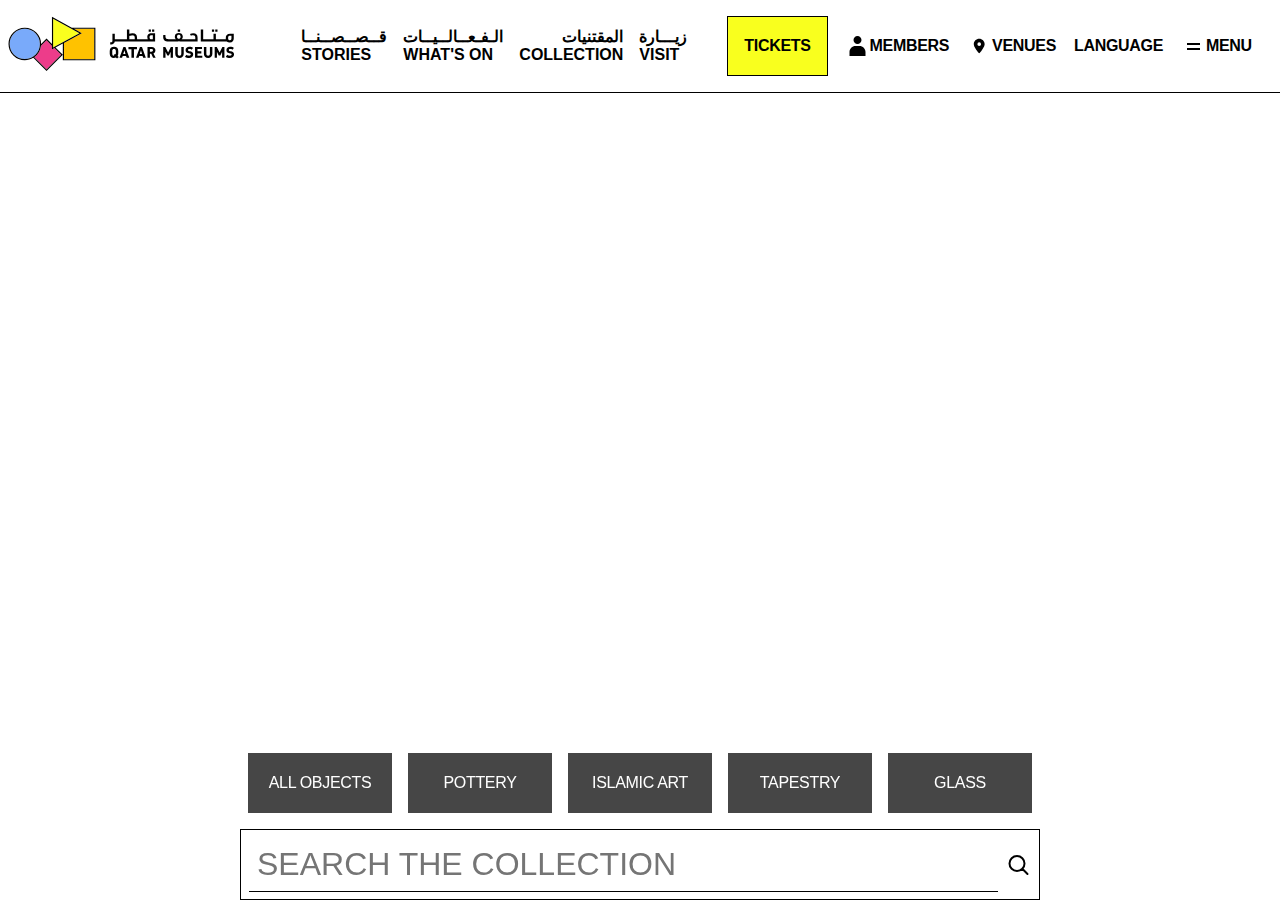
==== index.html @ 5e09a53c "Initial commit" ====
<!DOCTYPE html>
<html lang="en">

<head>
    <meta charset="UTF-8">
    <meta name="viewport" content="width=device-width, initial-scale=1.0">
    <title>Qatar Museums</title>

    <!-- Google Fonts -->
    <link rel="preconnect" href="https://fonts.googleapis.com">
    <link rel="preconnect" href="https://fonts.gstatic.com" crossorigin>
    <link
        href="https://fonts.googleapis.com/css2?family=Cairo:wght@200..1000&family=IBM+Plex+Sans:ital,wght@0,100;0,200;0,300;0,400;0,500;0,600;0,700;1,100;1,200;1,300;1,400;1,500;1,600;1,700&display=swap"
        rel="stylesheet">

    <!-- Stylesheets -->
    <!-- <link rel="stylesheet" href="https://warrenak.github.io/look-and-feel-styleguide/qatarmuseums.css"> -->
    <link rel="stylesheet" href="styles/qatarmuseums.css">
    <link rel="stylesheet" href="styles/style.css">
</head>

<body>
    <header>
        <a href="#main" class="skip visually-hidden link">Skip to main content</a>
        <a href="#" class="link" aria-label="home">
            <!-- QATAR MUSEUMS LOGO: SOURCE https://qm.org.qa/en/ -->
            <svg height="60" viewBox="0 0 627 150" width="227" x="0" xmlns="http://www.w3.org/2000/svg"
                xmlns:xlink="http://www.w3.org/1999/xlink" y="0">
                <defs>
                    <g fill="currentColor" id="logo-en">
                        <path
                            d="M121.4 79.4l-15-15-15.3 15.4a44.75 44.75 0 01-18.6 31.7l33.9 33.9 40.5-40.5-18.7-18.7-6.8 3.7V79.4z"
                            fill="#ed3c8a"></path>
                        <path d="M154.6 71.9v44.9h83.6V33.2h-56L203.9 45z" fill="#ffc200"></path>
                        <path d="M124.6 5.3v79.3L197.3 45z" fill="#faff1e"></path>
                        <path
                            d="M46.4 33.1c-23.1 0-41.8 18.8-41.8 41.8 0 23.1 18.8 41.8 41.8 41.8 23.1 0 41.8-18.8 41.8-41.8 0-23.1-18.8-41.8-41.8-41.8z"
                            fill="#79aafa"></path>
                        <path
                            d="M176.4 30l-55-30v75l-15-15-15 15.1v-.2a45 45 0 10-45 45c8.6 0 16.6-2.4 23.4-6.6l36.6 36.6 45-45-20.3-20.3 20.3-11.1V120h90V30h-65zm-130 86.7C23.3 116.7 4.6 98 4.6 74.9c0-23.1 18.8-41.8 41.8-41.8 23.1 0 41.8 18.8 41.8 41.8 0 23.1-18.8 41.8-41.8 41.8zM146.9 105l-40.5 40.5-33.9-33.9a44.75 44.75 0 0018.6-31.7l15.3-15.3 15 15V90l6.8-3.7 18.7 18.7zm-22.3-20.4V5.3L197.3 45l-72.7 39.6zm113.6 32.2h-83.6V71.9L203.9 45l-21.7-11.8h56v83.6z"
                            fill="#000000"></path>
                        <g fill="currentColor">
                            <path
                                d="M284.9 76.2c5.8 0 9.2-2.6 10-7.8h111.4V45.2c-4.2-.1-6.3-.1-9.6-.1-9 0-11.9 4.8-11.9 10.2v.6c0 2.7.5 4.3 1.4 5.8v.3h-29.7v-4.3c0-8.3-3.6-12.6-12.3-12.6h-1.1c-2.2 0-5.6.4-8 1.6V34.8h-6.6v27.1H295V46.5h-6.6v19.3c0 3.1-1.3 4.6-4.4 4.6h-1.7v5.8h2.6zm158.9-14.3c-5.4 0-8.9-1.5-8.9-8.2v-3.6h-6c-.2 2-.3 4-.3 4.9 0 9.9 5.3 13.4 14.1 13.4h19.5c2.6 0 6.8-.3 9.6-1.2 2.9.9 6.2 1.2 9.2 1.2h42.7V57.6c0-8.3-3.6-12.6-12.2-12.6-2.7 0-6.1.7-8.9 2.6l2.6 4.9c2.1-1.1 4.4-1.4 6.1-1.4 4.1 0 6 1.8 6 6.1V62h-37.8v-.2c2.1-1.7 3.3-4 3.3-7.1V54c0-6.6-5.4-9.5-11-9.5-5.3 0-11 2.6-11 9.5v.7c0 2.9.8 5.4 3.1 7.1v.2h-20.1zm170-15.4c-9 0-12.3 4.3-12.3 12.6v.3c0 .9.1 1.8.1 2.6h-27.4V46.6h-6.6V62h-28.5V34.8h-6.6v33.6h71.6c2.6 1.7 5 2.2 7.9 2.2h1.1c6.8 0 10.5-4.3 10.5-10.8V46.6c-4.2-.1-6.5-.1-9.8-.1zm-270.4 4.6c4.1 0 6.7 1.8 6.7 6.3V62h-15v-9.2c1.6-1.2 5.1-1.6 6.9-1.6h1.4zm268.8 13.3c-2.7 0-4.2-1.6-4.2-5.2v-.9c0-4.3 1.5-5.8 5.9-5.8h3.3v6.7c0 3.6-1.3 5.2-4.3 5.2h-.7zm-216.3-2.5c-3.2 0-4.9-1.5-4.9-5.7v-.5c0-3.6 1.9-5 5.6-5h3.4V62h-4.1zm71-7.7c0-3.1 1.9-4.5 4.9-4.5 2.6 0 4.8 1.3 4.8 4.5v.7c0 4.1-2 5.5-4.8 5.9-2.6-.5-4.9-1.7-4.9-5.9v-.7zm1.9-12.8h6.6v-6.6h-6.6v6.6zm-80.2 0h6.1v-6.6h-6.1v6.6zm174.6 0h6.1v-6.6h-6.1v6.6zm-165.3 0h6.1v-6.6h-6.1v6.6zm174.6 0h6.1v-6.6h-6.1v6.6z">
                            </path>
                            <path
                                d="M281 102.1c0 7.5 4 11.5 11.2 11.5 2.1 0 4.2-.4 5.8-1.3l3.2 2.8 4.8-4-3.3-3.1c1.3-1.9 1.9-4.7 1.9-7.6v-6.2c0-7.5-4.3-11.5-11.8-11.5-6.6 0-11.8 4-11.8 11.5v7.9zm154 11v-16h.3l4.7 9.5h4.3L449 97h.2v16.1h6.4V83.2h-5.8l-7.5 15.1-7.8-15.1h-5.8v29.9h6.3zm142.1 0v-16h.2l4.8 9.5h4.3l4.7-9.6h.3v16.1h6.4V83.2H592l-7.5 15.1-7.8-15.1h-5.8v29.9h6.2zm-169.2.1l-6.1-12.2c3.5-1.3 5.4-4.7 5.4-8.6 0-5.3-4-9.1-10.1-9.1h-11.8v29.9h6.7v-11.3h3.6l5.2 11.3h7.1zm77.5-30h-6.7v18.2c0 4.3-1.6 6-4.9 6-3.2 0-4.9-1.8-4.9-6V83.2H462V102c0 7.5 4.2 11.5 11.8 11.5 6.6 0 11.6-4 11.6-11.5V83.2zm79 0h-6.7v18.2c0 4.3-1.7 6-4.9 6s-4.9-1.8-4.9-6V83.2h-6.8V102c0 7.5 4.2 11.5 11.8 11.5 6.6 0 11.6-4 11.6-11.5V83.2zm-203.8 30l1.8-5.3h9.2l1.7 5.3h7.4l-10.6-29.9h-5.6l-10.9 29.9h7zm-45.6 0l1.8-5.3h9.2l1.7 5.3h7.4l-10.7-29.9h-5.6L308 113.2h7zm219-18.1h-10.6v-6.2h12.5v-5.7h-19.4v29.9h20.2v-5.7h-13.3v-6.5H534v-5.8zm-45.1 14.8c3.4 2.9 7.1 3.7 11.4 3.7 6.1 0 11.2-3.2 11.2-9.4 0-4.7-2-7.9-8.2-9l-3.2-.5c-2-.3-3-1.2-3-2.9s1.3-3 3.9-3c1.7 0 3.9.2 6.3 2l3.7-4.9c-2.8-2.2-5.7-3.1-9.9-3.1-6.6 0-10.7 3.7-10.7 9.1 0 5.1 2.5 7.9 8.1 8.9l3.5.7c1.9.3 2.8 1.2 2.8 2.8 0 1.9-1.7 3.1-4.6 3.1-2.6 0-5-.4-7.4-2.4l-3.9 4.9zm112.8 0c3.4 2.9 7.1 3.7 11.4 3.7 6.1 0 11.2-3.2 11.2-9.4 0-4.7-2-7.9-8.2-9l-3.2-.5c-2-.3-3-1.2-3-2.9s1.3-3 3.9-3c1.7 0 3.9.2 6.3 2l3.7-4.9c-2.8-2.2-5.8-3.1-9.9-3.1-6.6 0-10.6 3.7-10.6 9.1 0 5.1 2.5 7.9 8.1 8.9l3.5.7c1.9.3 2.8 1.2 2.8 2.8 0 1.9-1.7 3.1-4.6 3.1-2.6 0-5-.4-7.4-2.4l-4 4.9zM356.1 83.3h-23.4v6.3h8.3v23.6h6.9V89.6h8.3v-6.3zm-68.2 11.3c0-4.3 1.7-6 5-6 3.2 0 5 1.7 5 6v7.2c0 .8-.1 1.5-.1 2.1l-1.9-1.9-4 3.8 2.2 1.9c-.4.1-.7.1-1.1.1-3.1 0-5-1.7-5-6v-7.2zm104 1.9v-7.8h4.1c2.8 0 4.5 1.2 4.5 3.8 0 2.6-1.7 4-4.5 4h-4.1zM321.5 93h.2l2.8 9.4h-6.2l3.2-9.4zm45.7 0h.2l2.8 9.4H364l3.2-9.4z">
                            </path>
                        </g>
                    </g>
                </defs>
                <use fill="currentColor" x="0" xlink:href="#logo-en" y="0"></use>
            </svg>
        </a>

        <nav aria-label="Primary">
            <!-- Links -->
            <ul class="nav-links">
                <!-- The arabic version of each link is hidden for a screen reader. Implemented JavaScript to switch the hidden to the english spans upon changing language. -->
                <li>
                    <a href="#" class="link link-column">
                        <span lang="ar" dir="rtl" aria-hidden="true">قــصــصــنــا</span>
                        <span lang="en">Stories</span>
                    </a>
                </li>
                <li>
                    <a href="#" class="link link-column">
                        <span lang="ar" dir="rtl" aria-hidden="true">الـفـعــالــيــات</span>
                        <span lang="en">What's On</span>
                    </a>
                </li>
                <li>
                    <a href="#" class="link link-column">
                        <span lang="ar" dir="rtl" aria-hidden="true">المقتنيات</span>
                        <span lang="en">Collection</span>
                    </a>
                </li>
                <li>
                    <a href="#" class="link link-column">
                        <span lang="ar" dir="rtl" aria-hidden="true">زيـــارة</span>
                        <span lang="en">Visit</span>
                    </a>
                </li>
            </ul>

            <!-- Buttons -->
            <ul class="nav-buttons">
                <li>
                    <a href="form.html" class="button button-primary button-tickets">Tickets</a>
                </li>
                <li>
                    <button class="button button-clean button-members centered-inline-container">
                        <svg width="25" height="25" viewBox="0 0 512 512" version="1.1"
                            xmlns="http://www.w3.org/2000/svg" xmlns:xlink="http://www.w3.org/1999/xlink">
                            <g id="Page-1" stroke="none" stroke-width="1" fill="none" fill-rule="evenodd">
                                <g id="icon" fill="#000000" transform="translate(85.333333, 42.666667)">
                                    <path
                                        d="M170.666667,170.666667 C217.794965,170.666667 256,132.461632 256,85.3333333 C256,38.2050347 217.794965,7.10542736e-15 170.666667,7.10542736e-15 C123.538368,7.10542736e-15 85.3333333,38.2050347 85.3333333,85.3333333 C85.3333333,132.461632 123.538368,170.666667 170.666667,170.666667 Z M213.333333,213.333333 L128,213.333333 C57.307552,213.333333 1.42108547e-14,270.640885 1.42108547e-14,341.333333 L1.42108547e-14,426.666667 L341.333333,426.666667 L341.333333,341.333333 C341.333333,270.640885 284.025781,213.333333 213.333333,213.333333 Z"
                                        id="user">
                                    </path>
                                </g>
                            </g>
                        </svg>
                        Members
                    </button>
                </li>
                <li>
                    <button class="button button-clean button-venues centered-inline-container">
                        <svg width="25" height="25" viewBox="-10 -10 50 50" xml:space="preserve"
                            xmlns="http://www.w3.org/2000/svg">
                            <path
                                d="M13 29.3c-3.1-3.8-9.9-12.9-9.9-18C3.1 5 8.1 0 14.4 0c6.2 0 11.3 5 11.3 11.3 0 5.1-6.9 14.3-9.9 18-.8.9-2.1.9-2.8 0zM14.4 15a3.8 3.8 0 1 0 0-7.6 3.8 3.8 0 0 0 0 7.6z">
                            </path>
                        </svg>
                        Venues
                    </button>
                </li>
                <li>
                    <button class="button button-clean button-language centered-inline-container">Language</button>
                </li>
                <li>
                    <button class="button button-clean menu centered-inline-container">
                        <svg height="25" shape-rendering="crispEdges" viewBox="0 0 30 30" width="25"
                            xmlns="http://www.w3.org/2000/svg">
                            <path d="M7 11.5h16v2H7z"></path>
                            <path d="M7 17.5h16v2H7z"></path>
                        </svg>
                        <span class="menu-text">Menu</span>
                    </button>
                </li>
            </ul>
        </nav>
    </header>

    <main id="main">
        <h1 class="visually-hidden">Qatar Museums: The collection</h1>
        <a href="#filters" class="skip visually-hidden">Skip to gallery navigation</a>

        <ul class="gallery">
            <!-- The gallery contents are generated by main.js. -->
        </ul>

        <nav class="gallery-navigation" id="filters" aria-label="Gallery">
            <ul class="filter-list">
                <li><a href="#" class="button filter">All Objects</a></li>
                <li><a href="#" class="button filter">Pottery</a></li>
                <li><a href="#" class="button filter">Islamic Art</a></li>
                <li><a href="#" class="button filter">Tapestry</a></li>
                <li><a href="#" class="button filter">Glass</a></li>
            </ul>

            <form class="search-form" role="search">
                <input type="search" placeholder="Search the collection" aria-label="Search through the gallery">
                <button aria-label="Search">
                    <svg width="25" height="25" viewBox="0 0 24 24" fill="none" xmlns="http://www.w3.org/2000/svg">
                        <path
                            d="M15.7955 15.8111L21 21M18 10.5C18 14.6421 14.6421 18 10.5 18C6.35786 18 3 14.6421 3 10.5C3 6.35786 6.35786 3 10.5 3C14.6421 3 18 6.35786 18 10.5Z"
                            stroke="#000000" stroke-width="2" stroke-linecap="round" stroke-linejoin="round" />
                    </svg>
                </button>
            </form>
        </nav>

    </main>

    <script src="scripts/filters.js"></script>
    <script src="scripts/main.js"></script>
    <script src="scripts/language.js"></script>
</body>

</html>
---- styles/qatarmuseums.css ----
/*  ___        _               __  __                                    
   / _ \  __ _| |_ __ _ _ __  |  \/  |_   _ ___  ___ _   _ _ __ ___  ___ 
  | | | |/ _` | __/ _` | '__| | |\/| | | | / __|/ _ \ | | | '_ ` _ \/ __|
  | |_| | (_| | || (_| | |    | |  | | |_| \__ \  __/ |_| | | | | | \__ \
   \__\_\\__,_|\__\__,_|_|    |_|  |_|\__,_|___/\___|\__,_|_| |_| |_|___/ */
   
/* ****** */
/* COLORS */
/* ****** */

:root {
    /* Background colors */
    --primary-background-color: #ffff;
    --secondary-background-color: #ffe40c;

    /* Button colors */
    --primary-button: #f9ff1e;
    --primary-hover-button: #000;

    /* Accent colors */
    --accent-color-blue: #78aaf9;
    --accent-color-grey: #464646;
    --accent-color-orange: #F6C343;

    /* Text colors */
    --primary-text-color: #000;
    --secondary-text-color: #fffdfd;

}

.primary-background-color {
    background-color: #ffff
}

.secondary-background-color {
    background-color: #ffe40c
}

.primary-button {
    background-color: #f9ff1e;
}

.primary-hover-button {
    background-color: #000;
}

.accent-color-blue {
    background-color: #78aaf9;
}

.accent-color-grey {
    background-color: #464646;
}

.accent-color-orange {
    background-color: #F6C343;
}

.primary-text-color {
    background-color: #000;
}

.secondary-text-color {
    background-color: #fffdfd;
}

/* ********** */
/* TYPOGRAPHY */
/* ********** */

/* Font import */
@font-face {
    font-family: 'DIN Next LT Pro';
    src: url("../fonts/din-next-lt-pro-regular.woff2") format("woff2");
    font-weight: 400;
}

@font-face {
    font-family: 'DIN Next LT Pro';
    src: url("../fonts/din-next-lt-pro-bold.woff2") format("woff2");
    font-weight: 700;
}

@font-face {
    font-family: 'DIN Next LT Pro';
    src: url("../fonts/din-next-lt-pro-light.woff2") format("woff2");
    font-weight: 300;
}

@font-face {
    font-family: 'DIN Next LT Arabic';
    src: url("../fonts/din-next-lt-arabic-bold.woff2") format("woff2");
    font-weight: 700;
}

@font-face {
    font-family: 'DIN Next LT Arabic';
    src: url("../fonts/din-next-lt-arabic-light.woff2") format("woff2");
    font-weight: 300;
}

/* General styles */
body {
    --primary-font: 'DIN Next LT Pro', sans-serif;
    --primary-font-ar: 'DIN Next LT Arabic', sans-serif;

    --font-weight-light: 300;
    --font-weight-normal: 400;
    --font-weight-bold: 700;

    --letter-spacing-s: -0.04em;
    --letter-spacing-m: -0.02em;

    font-family: var(--primary-font);
}

nav {
    font-weight: var(--font-weight-bold);
}

*:lang(ar) {
    font-family: var(--primary-font-ar);
    text-align: right;
}

/* Headings */
.header-xl,
.header-m,
.header-s,
.button-link,
.button,
nav {
    text-transform: uppercase;
}

.header-xl {
    /* h1 */
    font-size: 3.75rem;
    font-weight: var(--font-weight-light);
    letter-spacing: -0.05em;
    line-height: 1em;
}

@media (min-width: 800px) {
    .header-xl {
        font-size: 5rem;
    }
}

.header-l {
    /* h2 */
    font-size: 1.875rem;
    font-weight: var(--font-weight-light);
    letter-spacing: var(--letter-spacing-s);
    line-height: 1.1em;
}

@media (min-width: 800px) {
    .header-l {
        font-size: 2.25rem;
        line-height: 0.95em;
    }
}

.header-m {
    /* h3 */
    font-size: 1.625rem;
    font-weight: var(--font-weight-normal);
    letter-spacing: var(--letter-spacing-s);
    line-height: 1em;
}

@media (min-width: 800px) {
    .header-m {
        font-size: 1.875rem;
    }
}

.header-s {
    /* h4 */
    font-size: 1.5rem;
    font-weight: var(--font-weight-bold);
    letter-spacing: var(--letter-spacing-s);
    line-height: 1em;
}

.header-xs {
    /* h5 */
    font-size: 1.125rem;
    font-weight: var(--font-weight-bold);
    line-height: 1.1em;
}

/* Texts */
.text {
    /* p */
    font-size: 1.2rem;
    font-weight: var(--font-weight-light);
    letter-spacing: var(--letter-spacing-m);
    line-height: 1.5em;
}

.text-quote {
    /* blockquote */
    font-size: 2rem;
    font-weight: var(--font-weight-light);
    letter-spacing: var(--letter-spacing-m);
    line-height: 1.2em;
}

@media (min-width: 800px) {
    .text-quote {
        font-size: 3.125rem;
        line-height: 1.15em;
    }
}

.text-introduction {
    font-size: 1.77rem;
    font-weight: var(--font-weight-light);
    letter-spacing: var(--letter-spacing-m);
    line-height: 1.2em;
}

.text-caption,
.text-tag {
    font-size: 1rem;
    font-weight: var(--font-weight-light);
    letter-spacing: var(--letter-spacing-m);
    line-height: 1.5em;
}

.text-field-label {
    font-size: 1rem;
    font-weight: var(--font-weight-normal);
    letter-spacing: 0;
    line-height: 2rem;
}

.text-filter-dropdown {
    font-size: 1.75rem;
    font-weight: var(--font-weight-light);
    letter-spacing: var(--letter-spacing-m);
    line-height: 1.2em;
}

/* Links */
.link {
    text-decoration: none;
    color: inherit;

    &:hover {
        text-decoration: underline;
    }
}

.link-underline {
    text-decoration: underline;
    color: inherit;

    &:hover {
        text-decoration: none;
    }
}

.link-button {
    font-size: 1rem;
    font-weight: var(--font-weight-normal);
    letter-spacing: var(--letter-spacing-m);
    line-height: 2rem;
}

.link-footer-bar {
    font-size: 1.125rem;
    font-weight: var(--font-weight-bold);
    letter-spacing: var(--letter-spacing-m);
    line-height: 1.25rem;
    color: inherit;
}

@media (min-width: 800px) {
    .link-footer-bar {
        font-size: 1.25rem;
    }
}

/* Display styles */
.text-ticker-bar {
    font-size: calc(1.75 * 3.75rem);
    font-weight: var(--font-weight-normal);
    letter-spacing: var(--letter-spacing-s);
    line-height: 1.1em;
}

/* ************* */
/* FORM ELEMENTS */
/* ************* */

.table {
    border-bottom-style: solid;
    border-bottom-width: 1px;
    border-collapse: collapse;
    border-color: #000;
    border-width: 0;
    border-spacing: 2px;
}

/* Lists*/
.vertical-list {
    display: block;
    border-width: 0;
    box-sizing: border-box;
    margin-block: 0;
    color: var(--color-black);
}

.horizontal-list {
    display: flex;
    flex: 0 1 auto;
    font-size: 0;
    list-style: none;
    padding-block: 1.5rem;
    padding-inline: 0;
    position: relative;
    text-align: left;
    color: var(--color-black);
}

.input-forms {
    font-family: var(--paragraph-font-family);
    padding-block-start: 23px;
    position: relative;
    font-feature-settings: var(--paragraph-font-feature-settings);
    font-size: var(--paragraph-font-size);
    font-style: var(--paragraph-font-style);
    font-weight: 300;
    letter-spacing: var(--letter-spacing-m);
    line-height: 1.5em;
}

/* Buttons */
.button {
    /* Typography */
    --button-font-size: 1rem;
    --button-letter-spacing: var(--letter-spacing-m);
    --button-line-height: 2rem;

    font-family: var(--primary-font);
    font-size: var(--button-font-size);
    font-weight: inherit;
    letter-spacing: var(--button-letter-spacing);
    line-height: var(--button-line-height);

    /* Removes default button styling */
    border-block-end: 1px solid transparent;
    border-block-start: 1px solid transparent;
    border-inline-end: 1px solid transparent;
    border-inline-start: 1px solid transparent;
    border-radius: 0;

    /* Button styling */
    border-color: var(--primary-hover-button);
    display: inline-block;
    text-decoration: none;
    color: inherit;
    text-overflow: ellipsis;

    /* Cursor */
    cursor: pointer;

    /* Sizing and positioning */
    max-width: min(100%, 320px);
    min-width: 100px;
    padding-block: 0.8rem 0.8rem;
    padding-inline: 1rem 1rem;
    text-align: center;

    transition: all 350ms ease-out;
}

/* Buttons with a yellow background */
.button-primary {
    background-color: var(--primary-button);
    color: var(--primary-text-color);

    &:hover {
        background-color: var(--primary-hover-button);
        color: var(--secondary-text-color);
    }
}

/* Buttons with outline only (transparent background) */
.button-outline {
    background-color: transparent;
    color: var(--primary-text-color);

    &:hover {
        background-color: var(--primary-hover-button);
        color: var(--secondary-text-color);
    }
}

/* Buttons with no outline or background */
.button-clean {
    background-color: transparent;
    border-color: transparent;
    padding-inline: 0.5rem 0.5rem;

    &:hover {
        text-decoration: underline;
    }
}

/* Checkboxes */
.checkbox-label {
    /* Positioning */
    display: inline-flex;
    align-items: center;

    /* Cursor */
    cursor: pointer;
}

.checkbox {
    /* Sizing and positioning */
    box-sizing: border-box;
    width: 1.25rem;
    height: 1.25rem;
    margin: .5rem;
    padding: 0;

    /* Appearance */
    appearance: none;
    box-shadow: 0 0 0 1px var(--accent-color-grey);
    border: 2px solid white;
    transition: .5s ease-out;
}

.checkbox:checked {
    padding: 2px;
    background-color: var(--accent-color-grey);
}

/* Radio buttons */

.radio {}
---- styles/style.css ----
* {
    margin: 0;
    padding: 0;
    box-sizing: border-box;
    text-transform: uppercase;
}

/* || GENERAL */

body {
    width: 100%;
    max-width: 100vw;
}

main {
    position: relative;
}

img {
    width: 100%;
    margin-bottom: 0.5rem;
    transition: all 0.1s;
}

ul {
    list-style: none;
    display: flex;
    align-items: center;
}

h1 {
    padding: 1rem;
}

/* || HEADER */
header {
    display: flex;
    align-items: center;
    padding: 0.5rem;
    justify-content: space-between;
    border-bottom: 1px solid black;
    width: 100%;
    max-width: 100vw;

    nav {
        gap: 2rem;
    }
}

nav {
    display: inline-flex;
    align-items: center;
}

.nav-links {
    display: none;
}

@media screen and (min-width: 1200px) {
    .nav-links {
        display: flex;
        gap: 1em;
    }
}

.link-column {
    display: inline-flex;
    flex-direction: column;
}

li:has(.button-tickets) {
    margin: .5em;
}

li:has(.button-members),
li:has(.button-venues),
li:has(.button-language) {
    display: none;
}

@media screen and (min-width: 800px) {

    li:has(.button-members),
    li:has(.button-venues),
    li:has(.button-language) {
        display: flex;
    }
}

@media screen and (min-width: 500px) {
    .nav-buttons li .button-tickets {
        display: inline-flex;
    }
}

.menu-text {
    display: none;
}

@media screen and (min-width: 375px) {
    .menu-text {
        display: inline;
    }
}

/* || GALLERY */
.gallery {
    display: block;
    column-width: clamp(10rem, 20rem, 15vw);
    gap: 0.75rem;
}

/* || FILTERS & SEARCH BAR */
.gallery-navigation {
    position: fixed;
    bottom: 0;
    left: 0;
    right: 0;
    display: flex;
    flex-direction: column;
    max-width: 100%;
    gap: 1rem;
    font-weight: var(--font-weight-normal);
}

.filter-list {
    padding: 0 1rem;
    max-width: 100vw;
    justify-content: left;
    gap: 1rem;

    /* Hide scrollbar */
    overflow: scroll;
    -ms-overflow-style: none;
    scrollbar-width: none;

    li {
        min-height: 2rem;
    }
}

.filter {
    min-width: 9rem;
    background-color: var(--accent-color-grey);
    color: white;
    border: 1px solid var(--accent-color-grey);

    &:hover,
    &:focus {
        background-color: white;
        color: var(--accent-color-grey);
        outline: none;
        text-decoration: unset;
    }
}

.search-form {
    background-color: white;
    border: 1px solid black;

    display: flex;
    flex-direction: row;
    align-items: center;

    width: 50rem;
    max-width: 100%;

    input[type=search] {
        padding: .5rem;
        font-size: clamp(1rem, 2.5vw, 2rem);
        width: 100%;
        max-width: 100%;
        border: none;
        border-bottom: 1px solid black;
        margin: 0.5rem 0 7px 0.5rem;
    }

    input[type=search]:focus {
        border: none;
        outline: 1px solid black;
        border-bottom: 1px solid white;
    }

    button {
        background-color: white;
        border: none;
        padding: 0.5rem;
    }
}

.dim {
    filter: brightness(60%);
}

/* FORMS */

.form {
    width: 100vw;
    padding: 1rem;
    display: flex;
    flex-direction: column;
}

@media screen and (min-width: 800px) {
    .form {
        width: 100vw;
        padding: 1rem;
        display: grid;
        grid-template-columns: 6fr 6fr 1fr;
        grid-template-rows: 8fr 1fr;
    }
}

fieldset {
    appearance: none;
    border: none;
    margin: 1rem 0;
}

/* POSITIONING HELPER CLASSES */

.centered-inline-container {
    /* Positioning */
    display: inline-flex;
    align-items: center;

    /* Cursor */
    cursor: pointer;
}

.centered-block-container {
    /* Positioning */
    display: flex;
    align-items: center;

    /* Cursor */
    cursor: pointer;
}

/* INPUT ELEMENTS */

button {
    display: inline-flex;
    align-items: center;
    min-height: 2rem;
    align-items: center;
    vertical-align: baseline;

    svg {
        height: 1.5rem;
    }
}

input[type=radio] {
    appearance: none;
    height: 1.25em;
    width: 1.25em;
    margin: 0 .5em 0 0;
    background-color: white;
    border: 1px solid black;
    border-radius: 1.25em;
}

input[type=radio]:checked {
    background-color: black;
}

input[type=text],
input[type=email],
input[type=tel],
option,
select {
    font-size: 1.2rem;
    padding: 0.5em;
    text-transform: none;
    font-family: var(--primary-font);
    color: var(--accent-color-grey);

    appearance: none;
    border: 1px solid black;
    width: 20rem;
}

input[type=date],
input[type=time] {
    font-size: 1.2rem;
    padding: 0.5em;
    width: 10em;
}

input[type=submit] {
    grid-column: 3 / 4;
    grid-row: 2 / 3;
}

/* LABELS */

label {
    display: grid;
    cursor: inherit;
    margin: 1rem 0;
    position: relative;
}

label span {
    position: absolute;
    z-index: 1;
    background-color: white;
    top: -1em;
    left: 1em;
    padding: 0.2em;
}

label:has(input:not([type=radio])),
label:has(select) {
    margin: 3rem 0;
}

label:has(input:invalid) input,
label:has(input:invalid) span {
    border-color: red;
    color: red;
}

label:has(input[type=checkbox]) {
    grid-row: 3 / 4;
}

/* VISUALLY HIDDEN ELEMENTS */
/* https://www.a11yproject.com/posts/how-to-hide-content/ */
.visually-hidden {
    clip: rect(0 0 0 0);
    clip-path: inset(50%);
    height: 1px;
    overflow: hidden;
    position: absolute;
    white-space: nowrap;
    width: 1px;
    top: 0;
}

.visually-hidden:focus {
    clip: auto;
    clip-path: unset;
    height: auto;
    overflow: auto;
    position: absolute;
    width: auto;
    background-color: white;
}
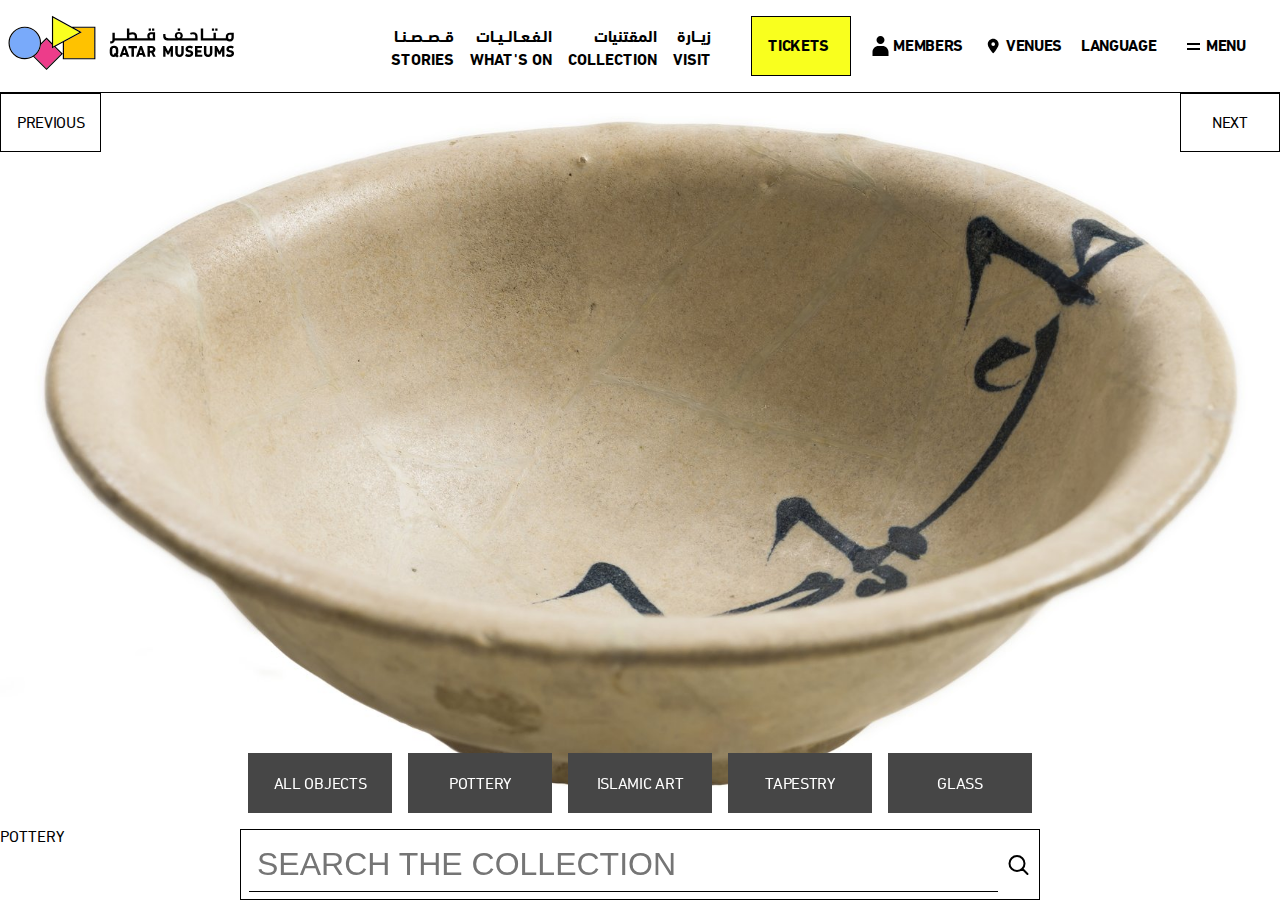
==== commit 665b7c67: "Add slideshow test" ====
--- a/index.html
+++ b/index.html
@@ -136,10 +136,18 @@
         <h1 class="visually-hidden">Qatar Museums: The collection</h1>
         <a href="#filters" class="skip visually-hidden">Skip to gallery navigation</a>
 
-        <ul class="gallery">
-            <!-- The gallery contents are generated by main.js. -->
-        </ul>
+        <figure id="slide-1">
+            <img src="assets/pottery.jpg" alt="pottery" class="slide-img">
+            <figcaption>Pottery</figcaption>
+        </figure>
 
+        <figure id="slide-2" class="hidden">
+            <img src="assets/glass.jpg" alt="glass" class="slide-img">
+            <figcaption>Glass</figcaption>
+        </figure>
+
+        <button class="button button-outline button-previous">Previous</button>
+        <button class="button button-outline button-next">Next</button>
         <nav class="gallery-navigation" id="filters" aria-label="Gallery">
             <ul class="filter-list">
                 <li><a href="#" class="button filter">All Objects</a></li>
--- a/styles/style.css
+++ b/styles/style.css
@@ -347,4 +347,32 @@
     position: absolute;
     width: auto;
     background-color: white;
+}
+
+/* Slideshow */
+
+figure {
+    position: absolute;
+    transition: all 1s;
+    left: 0%;
+}
+
+.button-previous,
+.button-next {
+    cursor: pointer;
+    position: absolute;
+    top: 50%;
+}
+
+.button-next {
+    right: 0;
+}
+
+.slide-img {
+    max-height: 80vh;
+    width: auto;
+}
+
+.hidden {
+    left: -100%;
 }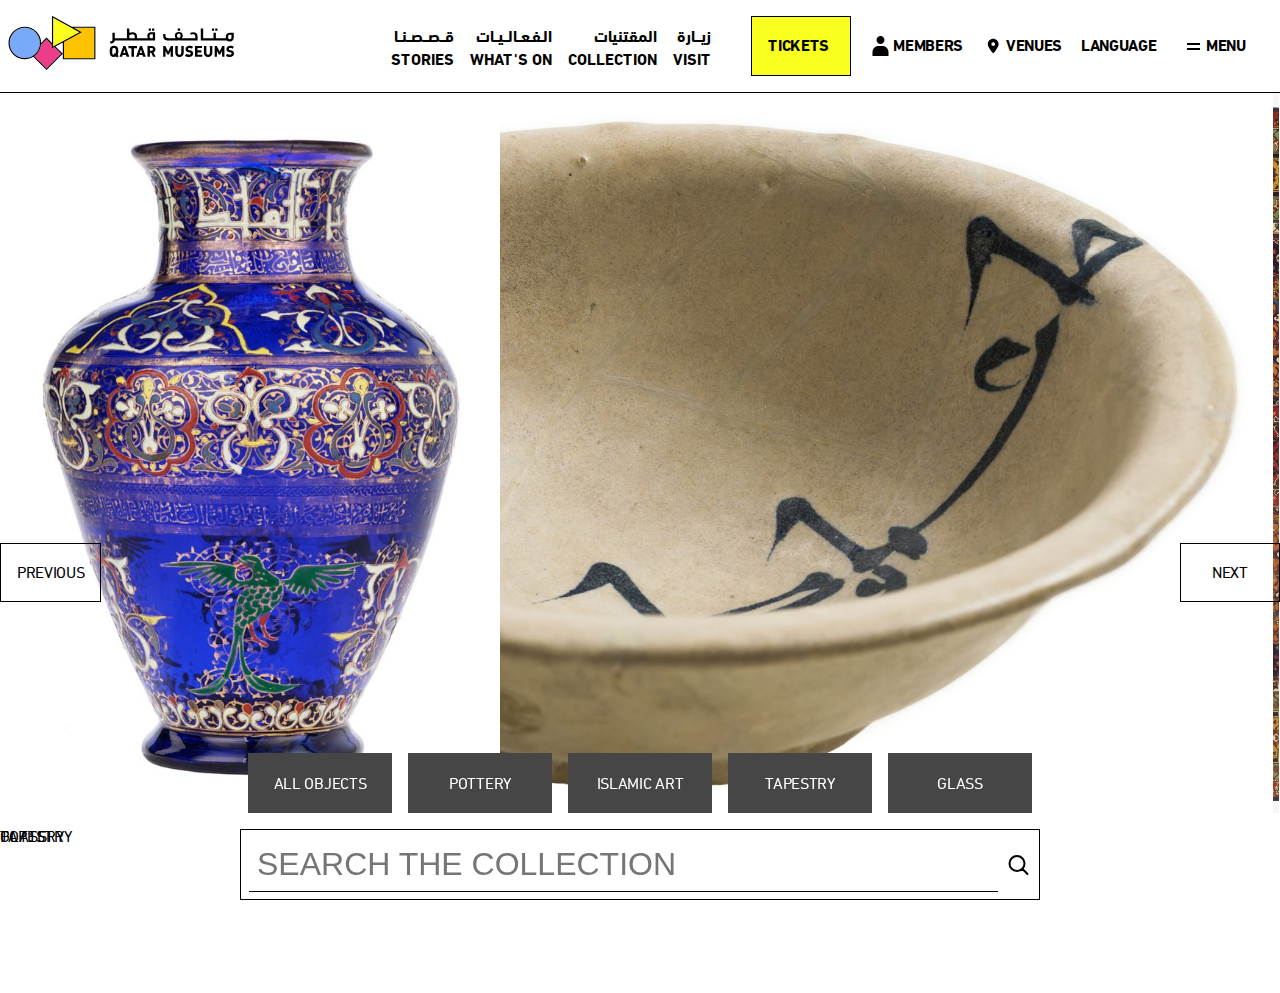
==== commit 1f984f79: "Change header to be uniform across pages" ====
--- a/index.html
+++ b/index.html
@@ -22,7 +22,7 @@
 <body>
     <header>
         <a href="#main" class="skip visually-hidden link">Skip to main content</a>
-        <a href="#" class="link" aria-label="home">
+        <a href="index.html" class="link" aria-label="home">
             <!-- QATAR MUSEUMS LOGO: SOURCE https://qm.org.qa/en/ -->
             <svg height="60" viewBox="0 0 627 150" width="227" x="0" xmlns="http://www.w3.org/2000/svg"
                 xmlns:xlink="http://www.w3.org/1999/xlink" y="0">
@@ -70,7 +70,7 @@
                     </a>
                 </li>
                 <li>
-                    <a href="#" class="link link-column">
+                    <a href="index.html" class="link link-column">
                         <span lang="ar" dir="rtl" aria-hidden="true">المقتنيات</span>
                         <span lang="en">Collection</span>
                     </a>
@@ -136,15 +136,26 @@
         <h1 class="visually-hidden">Qatar Museums: The collection</h1>
         <a href="#filters" class="skip visually-hidden">Skip to gallery navigation</a>
 
-        <figure id="slide-1">
-            <img src="assets/pottery.jpg" alt="pottery" class="slide-img">
-            <figcaption>Pottery</figcaption>
-        </figure>
-
-        <figure id="slide-2" class="hidden">
-            <img src="assets/glass.jpg" alt="glass" class="slide-img">
-            <figcaption>Glass</figcaption>
-        </figure>
+        <ul>
+            <li id="slide-0" class="previous-item">
+                <figure>
+                    <img src="assets/tapestry1.jpg" alt="tapestry" class="slide-img">
+                    <figcaption>Tapestry</figcaption>
+                </figure>
+            </li>
+            <li id="slide-1">
+                <figure>
+                    <img src="assets/pottery1.jpg" alt="pottery" class="slide-img">
+                    <figcaption>Pottery</figcaption>
+                </figure>
+            </li>
+            <li id="slide-2" class="next-item">
+                <figure>
+                    <img src="assets/glass1.jpg" alt="glass" class="slide-img">
+                    <figcaption>Glass</figcaption>
+                </figure>
+            </li>
+        </ul>
 
         <button class="button button-outline button-previous">Previous</button>
         <button class="button button-outline button-next">Next</button>
--- a/styles/style.css
+++ b/styles/style.css
@@ -6,13 +6,18 @@
 }
 
 /* || GENERAL */
+html {
+    height: 100%;
+}
 
 body {
+    height: 100%;
     width: 100%;
     max-width: 100vw;
 }
 
 main {
+    height: 100%;
     position: relative;
 }
 
@@ -350,11 +355,15 @@
 }
 
 /* Slideshow */
+main {
+    width: 100%;
+}
 
 figure {
     position: absolute;
     transition: all 1s;
     left: 0%;
+    width: 100%;
 }
 
 .button-previous,
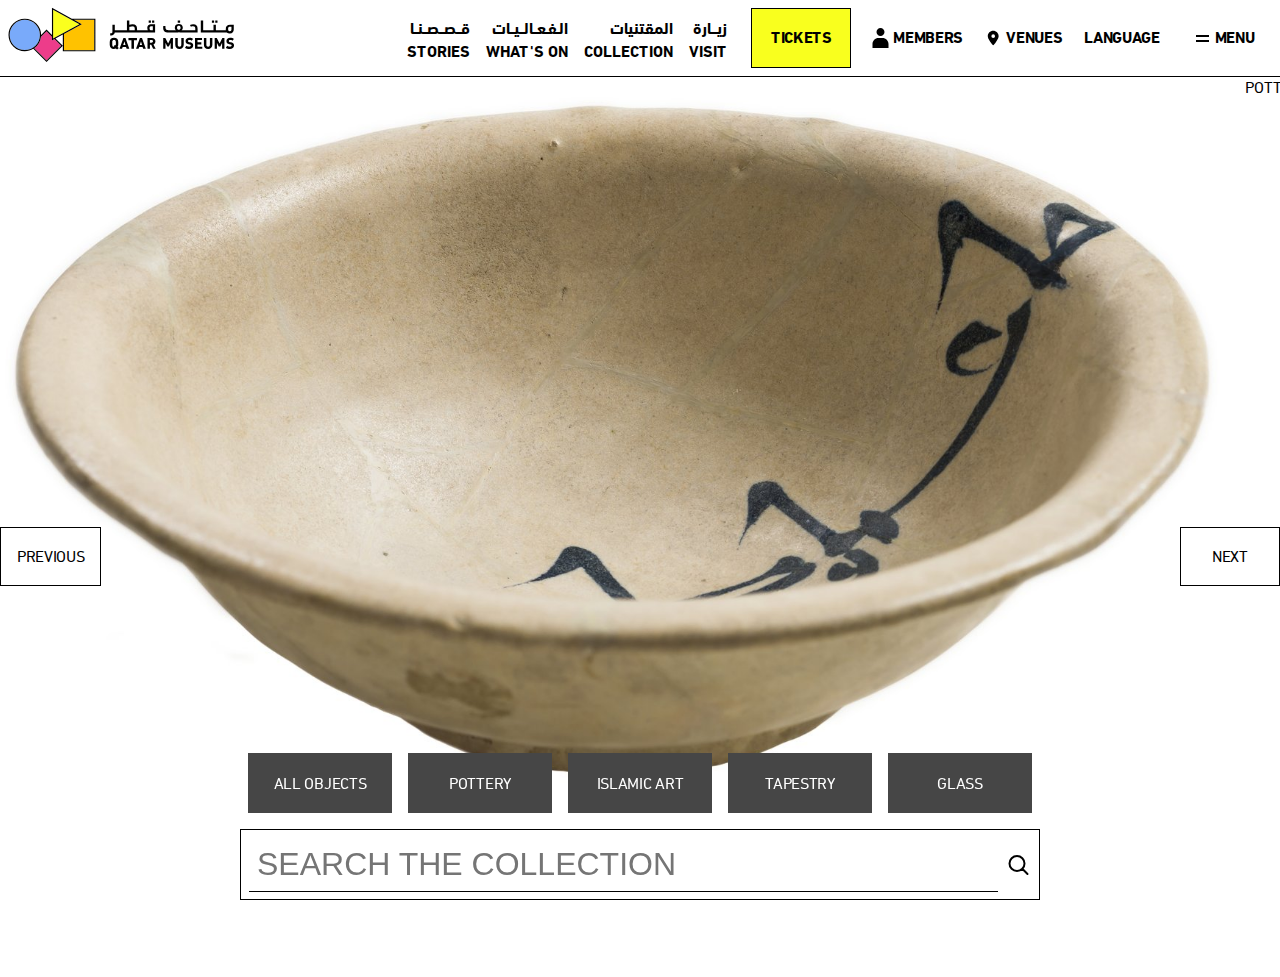
==== commit c8faf8e8: "Add slideshow" ====
--- a/index.html
+++ b/index.html
@@ -86,7 +86,7 @@
             <!-- Buttons -->
             <ul class="nav-buttons">
                 <li>
-                    <a href="form.html" class="button button-primary button-tickets">Tickets</a>
+                    <a href="form.html" class="button button-primary button-tickets centered-block-container">Tickets</a>
                 </li>
                 <li>
                     <button class="button button-clean button-members centered-inline-container">
@@ -136,20 +136,20 @@
         <h1 class="visually-hidden">Qatar Museums: The collection</h1>
         <a href="#filters" class="skip visually-hidden">Skip to gallery navigation</a>
 
-        <ul>
-            <li id="slide-0" class="previous-item">
+        <ul class="gallery-slideshow">
+            <li id="slide-0" class="previous-item slide-img">
                 <figure>
                     <img src="assets/tapestry1.jpg" alt="tapestry" class="slide-img">
                     <figcaption>Tapestry</figcaption>
                 </figure>
             </li>
-            <li id="slide-1">
+            <li id="slide-1" class="slide-img">
                 <figure>
                     <img src="assets/pottery1.jpg" alt="pottery" class="slide-img">
                     <figcaption>Pottery</figcaption>
                 </figure>
             </li>
-            <li id="slide-2" class="next-item">
+            <li id="slide-2" class="next-item slide-img">
                 <figure>
                     <img src="assets/glass1.jpg" alt="glass" class="slide-img">
                     <figcaption>Glass</figcaption>
--- a/styles/style.css
+++ b/styles/style.css
@@ -8,6 +8,7 @@
 /* || GENERAL */
 html {
     height: 100%;
+    max-height: 100vh;
 }
 
 body {
@@ -41,14 +42,14 @@
 header {
     display: flex;
     align-items: center;
-    padding: 0.5rem;
+    padding-inline: 0.5rem;
     justify-content: space-between;
     border-bottom: 1px solid black;
     width: 100%;
     max-width: 100vw;
 
     nav {
-        gap: 2rem;
+        gap: 1rem;
     }
 }
 
@@ -228,6 +229,7 @@
     /* Positioning */
     display: inline-flex;
     align-items: center;
+    justify-content: center;
 
     /* Cursor */
     cursor: pointer;
@@ -237,6 +239,7 @@
     /* Positioning */
     display: flex;
     align-items: center;
+    justify-content: center;
 
     /* Cursor */
     cursor: pointer;
@@ -357,6 +360,7 @@
 /* Slideshow */
 main {
     width: 100%;
+    overflow: hidden;
 }
 
 figure {
@@ -364,6 +368,9 @@
     transition: all 1s;
     left: 0%;
     width: 100%;
+
+    display: flex;
+    place-content: center;
 }
 
 .button-previous,
@@ -378,10 +385,30 @@
 }
 
 .slide-img {
+    height: 100%;
     max-height: 80vh;
     width: auto;
+    position: relative;
+    transition: all 1s;
+    left: 0;
 }
 
 .hidden {
-    left: -100%;
+    display: none;
+}
+
+.previous-item {
+    left: -100vw;
+}
+
+.next-item {
+    left: 200vw;
+}
+
+@view-transition {
+    navigation: auto;
+}
+
+.gallery-slideshow {
+    display: block;
 }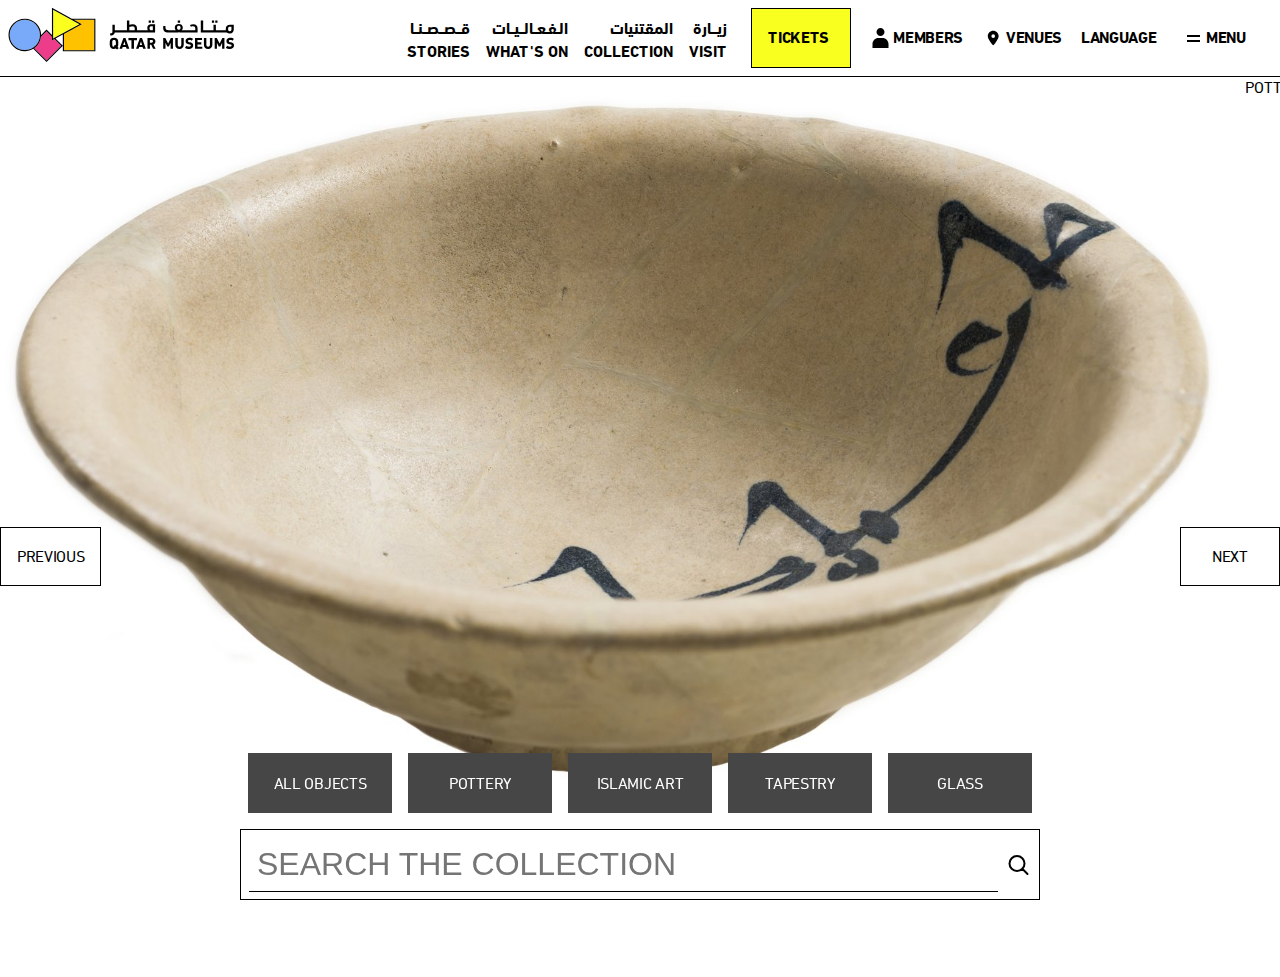
==== commit f18ae31a: "Add list variable to keep track of current category" ====
--- a/index.html
+++ b/index.html
@@ -101,7 +101,7 @@
                                 </g>
                             </g>
                         </svg>
-                        Members
+                        <span>Members</span>
                     </button>
                 </li>
                 <li>
@@ -112,7 +112,7 @@
                                 d="M13 29.3c-3.1-3.8-9.9-12.9-9.9-18C3.1 5 8.1 0 14.4 0c6.2 0 11.3 5 11.3 11.3 0 5.1-6.9 14.3-9.9 18-.8.9-2.1.9-2.8 0zM14.4 15a3.8 3.8 0 1 0 0-7.6 3.8 3.8 0 0 0 0 7.6z">
                             </path>
                         </svg>
-                        Venues
+                        <span>Venues</span>
                     </button>
                 </li>
                 <li>
@@ -134,7 +134,7 @@
 
     <main id="main">
         <h1 class="visually-hidden">Qatar Museums: The collection</h1>
-        <a href="#filters" class="skip visually-hidden">Skip to gallery navigation</a>
+        <a href="#filters" class="skip visually-hidden link">Skip to gallery navigation</a>
 
         <ul class="gallery-slideshow">
             <li id="slide-0" class="previous-item slide-img">
@@ -182,7 +182,7 @@
 
     </main>
 
-    <script src="scripts/filters.js"></script>
+    <!-- <script src="scripts/filters.js"></script> -->
     <script src="scripts/main.js"></script>
     <script src="scripts/language.js"></script>
 </body>
--- a/styles/style.css
+++ b/styles/style.css
@@ -229,7 +229,6 @@
     /* Positioning */
     display: inline-flex;
     align-items: center;
-    justify-content: center;
 
     /* Cursor */
     cursor: pointer;
@@ -239,7 +238,6 @@
     /* Positioning */
     display: flex;
     align-items: center;
-    justify-content: center;
 
     /* Cursor */
     cursor: pointer;
@@ -387,6 +385,7 @@
 .slide-img {
     height: 100%;
     max-height: 80vh;
+    max-width: 100vw;
     width: auto;
     position: relative;
     transition: all 1s;
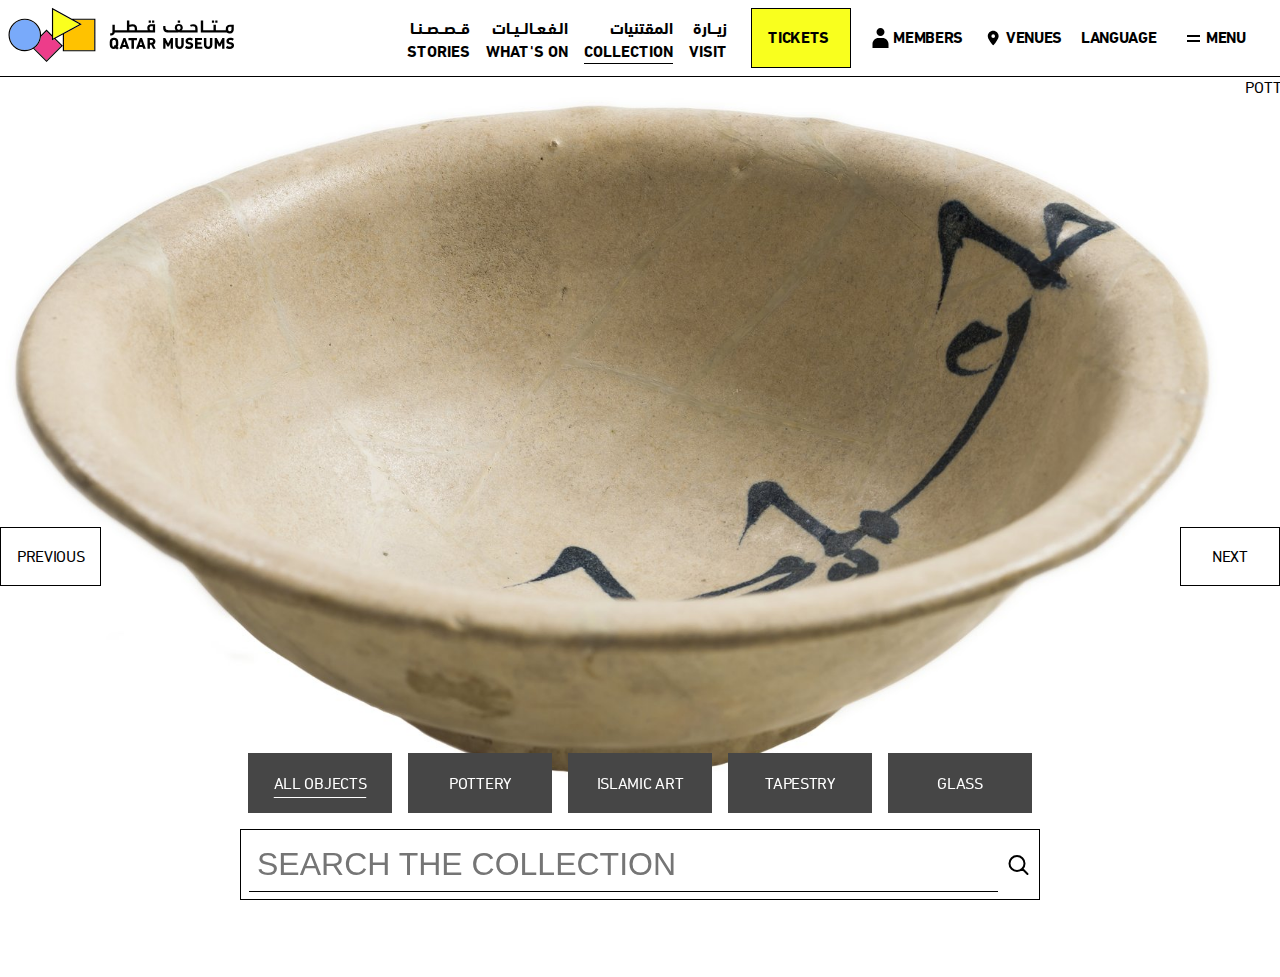
==== commit d3d1d490: "Add bewegwijzering" ====
--- a/index.html
+++ b/index.html
@@ -70,7 +70,7 @@
                     </a>
                 </li>
                 <li>
-                    <a href="index.html" class="link link-column">
+                    <a href="index.html" class="link link-column active">
                         <span lang="ar" dir="rtl" aria-hidden="true">المقتنيات</span>
                         <span lang="en">Collection</span>
                     </a>
@@ -161,7 +161,7 @@
         <button class="button button-outline button-next">Next</button>
         <nav class="gallery-navigation" id="filters" aria-label="Gallery">
             <ul class="filter-list">
-                <li><a href="#" class="button filter">All Objects</a></li>
+                <li><a href="#" class="button filter active-filter">All Objects</a></li>
                 <li><a href="#" class="button filter">Pottery</a></li>
                 <li><a href="#" class="button filter">Islamic Art</a></li>
                 <li><a href="#" class="button filter">Tapestry</a></li>
--- a/styles/style.css
+++ b/styles/style.css
@@ -410,4 +410,14 @@
 
 .gallery-slideshow {
     display: block;
+}
+
+.active {
+ border-bottom: 1px solid black;
+}
+
+.active-filter {
+    /* border-bottom: 1px solid white; */
+    text-decoration: underline;
+    text-underline-offset: .5em;
 }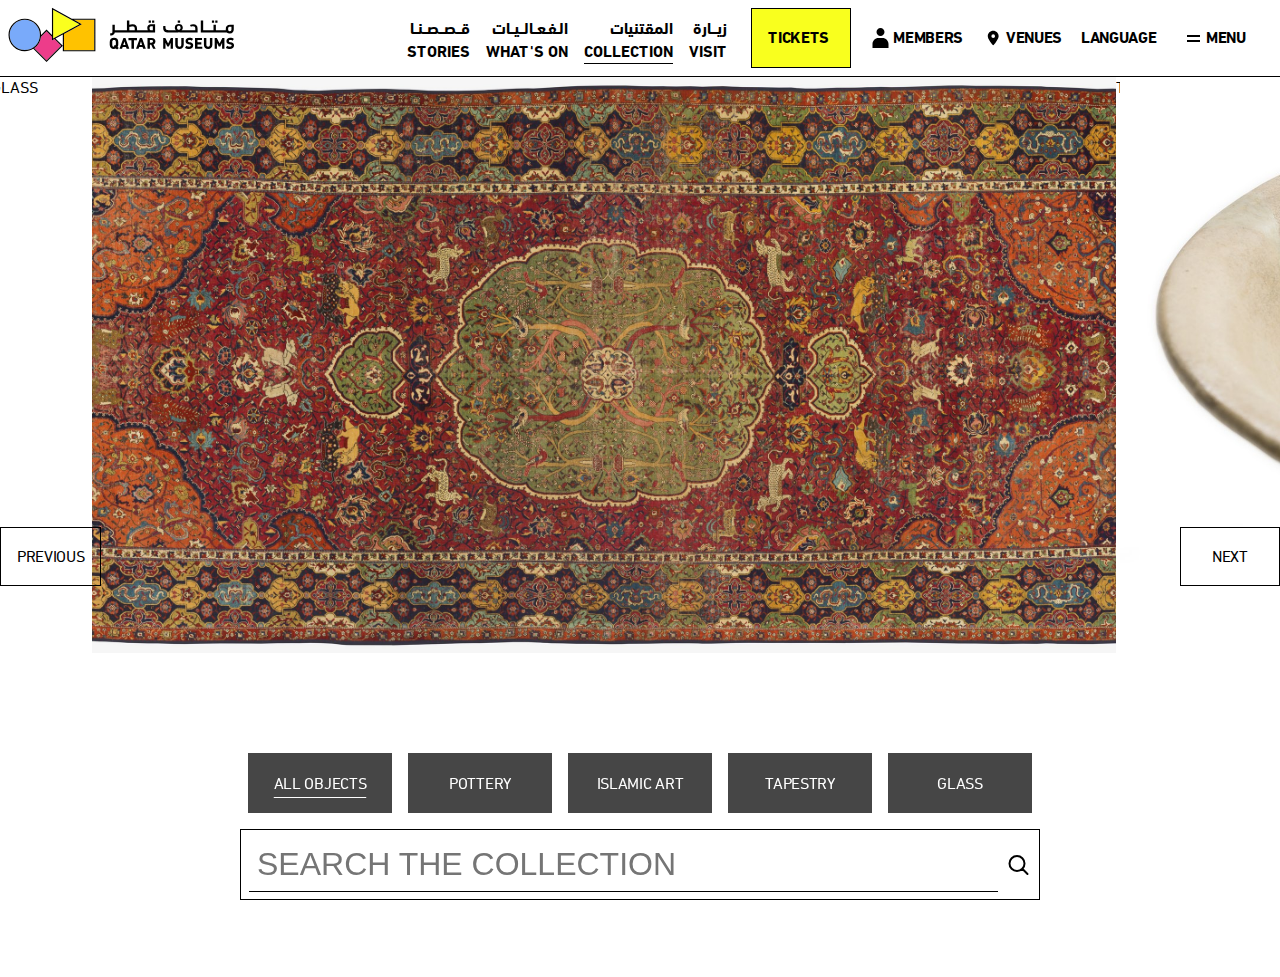
==== commit 9ea49640: "Fix slideshow" ====
--- a/index.html
+++ b/index.html
@@ -137,21 +137,45 @@
         <a href="#filters" class="skip visually-hidden link">Skip to gallery navigation</a>
 
         <ul class="gallery-slideshow">
-            <li id="slide-0" class="previous-item slide-img">
+            <li class="slide current-item">
                 <figure>
                     <img src="assets/tapestry1.jpg" alt="tapestry" class="slide-img">
                     <figcaption>Tapestry</figcaption>
                 </figure>
             </li>
-            <li id="slide-1" class="slide-img">
+            <li class="slide next-item">
                 <figure>
                     <img src="assets/pottery1.jpg" alt="pottery" class="slide-img">
                     <figcaption>Pottery</figcaption>
                 </figure>
             </li>
-            <li id="slide-2" class="next-item slide-img">
+            <li class="slide">
                 <figure>
                     <img src="assets/glass1.jpg" alt="glass" class="slide-img">
+                    <figcaption>Glass</figcaption>
+                </figure>
+            </li>
+            <li class="slide">
+                <figure>
+                    <img src="assets/islamic1.jpg" alt="glass" class="slide-img">
+                    <figcaption>Glass</figcaption>
+                </figure>
+            </li>
+            <li class="slide">
+                <figure>
+                    <img src="assets/tapestry2.jpg" alt="glass" class="slide-img">
+                    <figcaption>Glass</figcaption>
+                </figure>
+            </li>
+            <li class="slide">
+                <figure>
+                    <img src="assets/glass2.jpg" alt="glass" class="slide-img">
+                    <figcaption>Glass</figcaption>
+                </figure>
+            </li>
+            <li class="slide previous-item">
+                <figure>
+                    <img src="assets/islamic2.jpg" alt="glass" class="slide-img">
                     <figcaption>Glass</figcaption>
                 </figure>
             </li>
@@ -161,11 +185,11 @@
         <button class="button button-outline button-next">Next</button>
         <nav class="gallery-navigation" id="filters" aria-label="Gallery">
             <ul class="filter-list">
-                <li><a href="#" class="button filter active-filter">All Objects</a></li>
-                <li><a href="#" class="button filter">Pottery</a></li>
-                <li><a href="#" class="button filter">Islamic Art</a></li>
-                <li><a href="#" class="button filter">Tapestry</a></li>
-                <li><a href="#" class="button filter">Glass</a></li>
+                <li><a href="#" class="button filter active-filter" id="filter-all">All Objects</a></li>
+                <li><a href="#" class="button filter" id="filter-pottery">Pottery</a></li>
+                <li><a href="#" class="button filter" id="filter-islamic">Islamic Art</a></li>
+                <li><a href="#" class="button filter" id="filter-tapestry">Tapestry</a></li>
+                <li><a href="#" class="button filter" id="filter-glass">Glass</a></li>
             </ul>
 
             <form class="search-form" role="search">
--- a/styles/style.css
+++ b/styles/style.css
@@ -382,7 +382,7 @@
     right: 0;
 }
 
-.slide-img {
+.slide {
     height: 100%;
     max-height: 80vh;
     max-width: 100vw;
@@ -390,18 +390,31 @@
     position: relative;
     transition: all 1s;
     left: 0;
-}
-
-.hidden {
     display: none;
 }
 
+.slide-img {
+    height: 100%;
+    max-height: 80vh;
+    max-width: 80vw;
+    width: auto;
+    position: relative;
+    transition: all 1s;
+    left: 0;
+}
+
 .previous-item {
-    left: -100vw;
+    display: block;
+    left: -80vw;
 }
 
 .next-item {
-    left: 200vw;
+    display: block;
+    left: 80vw;
+}
+
+.current-item {
+    display: block;
 }
 
 @view-transition {
